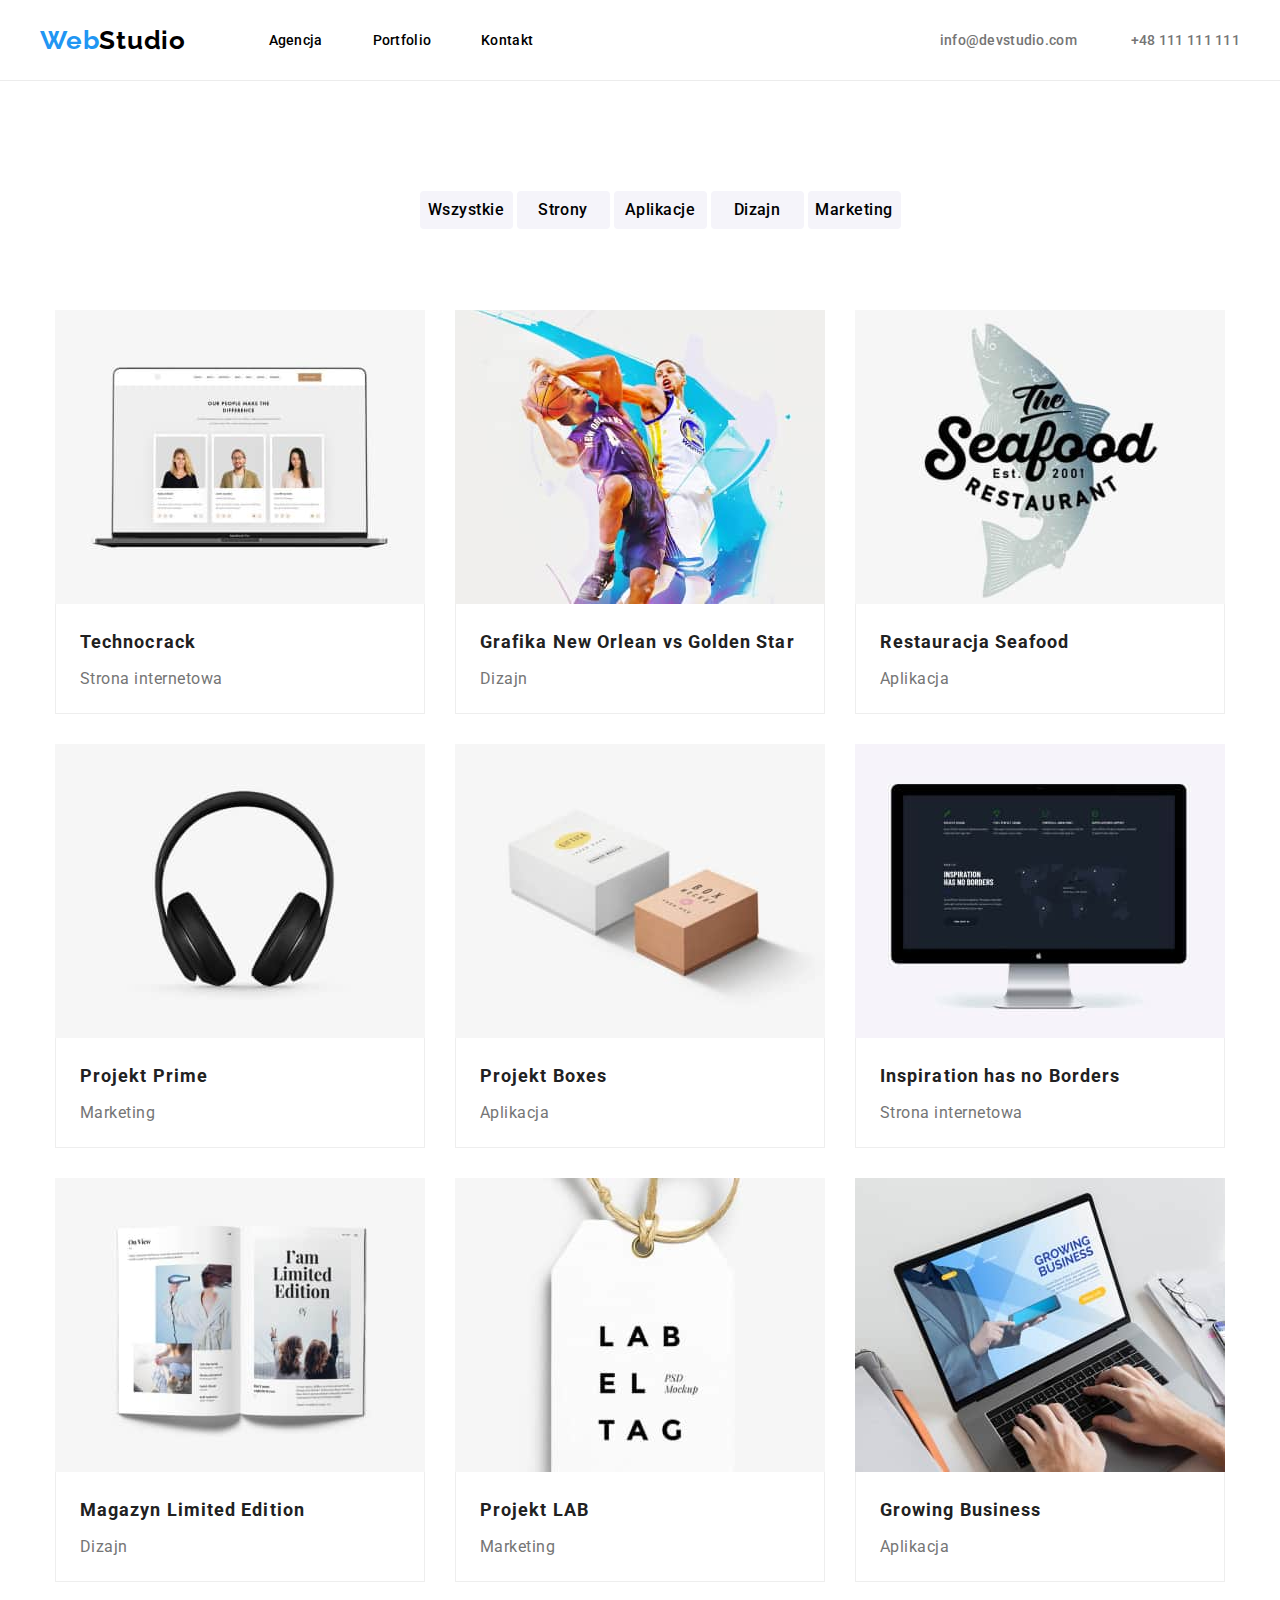
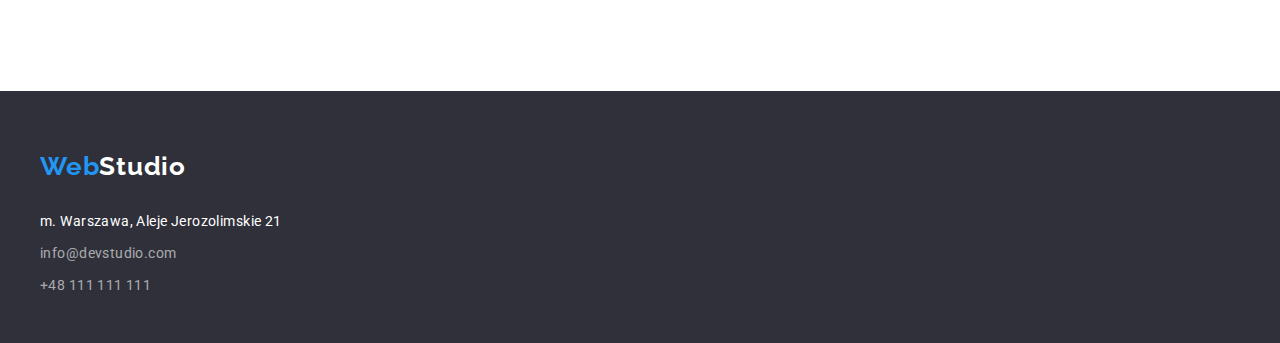
==== portfolio.html @ 1775fa4b "up!" ====
<!DOCTYPE html>
<html lang="pl">
  <head>
    <meta charset="UTF-8" />
    <meta http-equiv="X-UA-Compatible" content="IE=edge" />
    <meta name="viewport" content="width=device-width, initial-scale=1.0" />
    <title>WebStudio</title>
    <link rel="stylesheet" href="https://cdnjs.cloudflare.com/ajax/libs/modern-normalize/1.0.0/modern-normalize.min.css" />
    <link rel="stylesheet" href="css/styles.css" />
  </head>
  <body>
    <header>
      <section id="nav">
        <div class="container">
          <div class="nav">
            <h2 class="logo">
              <a href="index.html"><span>Web</span>Studio</a>
            </h2>
            <nav class="navMenu">
              <ul class="menu">
                <li><a href="index.html">Agencja</a></li>
                <li><a href="portfolio.html">Portfolio</a></li>
                <li><a href="#">Kontakt</a></li>
              </ul>
            </nav>
            <ul class="contact">
              <li><a href="mailto:info@devstudio.com">info@devstudio.com</a></li>
              <li><a href="tel:+48111111111">+48 111 111 111</a></li>
            </ul>
          </div>
        </div>
      </section>
    </header>
    <main class="content">
      <div class="portfolio section">
        <div class="container">
          <div class="filterBar">
            <ul class="items">
              <li class="item"><input type="button" value="Wszystkie" /></li>
              <li class="item"><input type="button" value="Strony" /></li>
              <li class="item"><input type="button" value="Aplikacje" /></li>
              <li class="item"><input type="button" value="Dizajn" /></li>
              <li class="item"><input type="button" value="Marketing" /></li>
            </ul>
          </div>
          <div class="projects">
            <figure class="photo">
              <img src="images/img_Technocrack.jpg" alt="" width="370" height="294" />
              <figcaption>
                <p class="name">Technocrack</p>
                <p class="type">Strona internetowa</p>
              </figcaption>
            </figure>
            <figure class="photo">
              <img src="images/img_Grafika_New_Orlean.jpg" alt="" width="370" height="294" />
              <figcaption>
                <p class="name">Grafika New Orlean vs Golden Star</p>
                <p class="type">Dizajn</p>
              </figcaption>
            </figure>
            <figure class="photo">
              <img src="images/img_Restauracja_Seafood.jpg" alt="" width="370" height="294" />
              <figcaption>
                <p class="name">Restauracja Seafood</p>
                <p class="type">Aplikacja</p>
              </figcaption>
            </figure>
            <figure class="photo">
              <img src="images/img_Projekt_Prime.jpg" alt="" width="370" height="294" />
              <figcaption>
                <p class="name">Projekt Prime</p>
                <p class="type">Marketing</p>
              </figcaption>
            </figure>
            <figure class="photo">
              <img src="images/img_Projekt_Boxes.jpg" alt="" width="370" height="294" />
              <figcaption>
                <p class="name">Projekt Boxes</p>
                <p class="type">Aplikacja</p>
              </figcaption>
            </figure>
            <figure class="photo">
              <img src="images/img_Inspiration_has_no_Borders.jpg" alt="" width="370" height="294" />
              <figcaption>
                <p class="name">Inspiration has no Borders</p>
                <p class="type">Strona internetowa</p>
              </figcaption>
            </figure>
            <figure class="photo">
              <img src="images/img_Magazyn_Limited_Edition.jpg" alt="" width="370" height="294" />
              <figcaption>
                <p class="name">Magazyn Limited Edition</p>
                <p class="type">Dizajn</p>
              </figcaption>
            </figure>
            <figure class="photo">
              <img src="images/img_Projekt_LAB.jpg" alt="" width="370" height="294" />
              <figcaption>
                <p class="name">Projekt LAB</p>
                <p class="type">Marketing</p>
              </figcaption>
            </figure>
            <figure class="photo">
              <img class="card-image" src="images/img_Growing_Business.jpg" alt="" width="370" height="294" />
              <figcaption>
                <p class="name">Growing Business</p>
                <p class="type">Aplikacja</p>
              </figcaption>
            </figure>
          </div>
        </div>
      </div>
    </main>
    <footer>
      <div class="container footerContent">
        <div class="contact">
          <h2 class="logo">
            <a href="index.html"><span>Web</span>Studio</a>
          </h2>
          <address>
            <ul class="items">
              <li class="item">m. Warszawa, Aleje Jerozolimskie 21</li>
              <li class="item">info@devstudio.com</li>
              <li class="item">+48 111 111 111</li>
            </ul>
          </address>
        </div>
      </div>
    </footer>
  </body>
</html>
---- css/styles.css ----
@import url("https://fonts.googleapis.com/css2?family=Raleway:wght@700&family=Roboto:wght@400;500;700;900&display=swap");

*,
*::before,
*::after {
  box-sizing: border-box;
}

:root {
  --MainFontColor: #000;
  --secColor: #2196f3;
  --contactColor: #757575;
  --mottoColor: #fff;
  --bgColor: #2f303a;
}

body {
  color: var(--bgColor);
  margin: 0px;
  padding: 0px;
  font-family: "Roboto", sans-serif;
}

.container {
  width: 1200px;
  margin: auto;
}

.section {
  padding: 94px 0;
}

header {
  border-bottom: 1px solid #ececec;
  width: 100%;
  margin: auto;
}

.navMenu {
}

header .nav {
  height: 80px;
  display: flex;
  justify-content: space-between;
  align-items: center;
}

header .logo {
  font-family: "Raleway", sans-serif;
  font-style: normal;
  font-weight: 700;
  font-size: 26px;
  line-height: 1.19;
  letter-spacing: 0.03em;
}

header .logo a {
  color: var(--MainFontColor);
  text-decoration: none;
}

header .logo span {
  color: var(--secColor);
}
/* navigation bar links */
header .menu {
  list-style-type: none;
  margin: 0px;
}

header .menu li {
  display: inline-block;
}
header .menu li:nth-child(1) {
  margin-right: 23px;
}

header .menu li:nth-child(2) {
  margin: 0 23px;
}

header .menu li:nth-child(3) {
  margin-left: 23px;
}

header .menu a {
  text-decoration: none;
  font-weight: 500;
  font-size: 14px;
  line-height: 1.14;
  letter-spacing: 0.02em;
  color: var(--MainFontColor);
}

header .menu a:hover,
header .menu a:focus {
  color: var(--secColor);
}

/* navigation bar contact */
header .contact {
  list-style: none;
  padding-left: 364px;
}
header .contact li {
  display: inline-block;
}

header .contact li:nth-child(2) {
  display: inline-block;
  padding-left: 50px;
}

header .contact a {
  text-decoration: none;
  font-weight: 500;
  font-size: 14px;
  line-height: 1.14;
  letter-spacing: 0.02em;
  color: var(--contactColor);
}

header .contact a:hover,
header .contact a:focus {
  color: var(--secColor);
}
/* header board */
header #slider {
  height: 600px;
  background: var(--bgColor);
  margin: auto;
}

header #slider .motto {
  font-weight: 900;
  font-size: 44px;
  line-height: 1.36;
  letter-spacing: 0.06em;
  width: 696px;
  text-transform: uppercase;
  color: var(--mottoColor);
  text-align: center;
  margin: auto;
  padding-top: 200px;
  padding-bottom: 40px;
}

header #slider button {
  width: 200px;
  height: 50px;
  border: none;
  background: var(--secColor);
  box-shadow: 0px 4px 4px rgba(0, 0, 0, 0.15);
  border-radius: 4px;
  font-weight: 700;
  font-size: 16px;
  line-height: 1.87;
  text-align: center;
  letter-spacing: 0.06em;
  border: none;
  color: var(--mottoColor);
  margin: auto;
  display: block;
  cursor: pointer;
}

.content {
  margin: auto;
}
.content #advantages {
  width: 100%;
  padding-top: 94px;
}
.content #advantages .items {
  list-style: none;
  display: flex;
  justify-content: center;
}
.content #advantages .item {
  display: inline-block;
  margin: 0 15px;
}
.content #advantages .item .box {
  width: 270px;
  height: 101px;
}

.content #advantages .title {
  font-weight: 700;
  font-size: 14px;
  line-height: 16px;
  letter-spacing: 0.03em;
  text-transform: uppercase;
  margin: 0;
  color: var(--bgColor);
}
.content #advantages .desc {
  margin-top: 10px;
  font-size: 14px;
  line-height: 1.71;
  letter-spacing: 0.03em;
  color: var(--contactColor);
}

.content #takeCare {
  width: 100%;
}

.content #takeCare h2 {
  font-weight: 700;
  font-size: 36px;
  line-height: 1.16;
  text-align: center;
  letter-spacing: 0.03em;
  margin: 0;
  padding-bottom: 50px;
  color: #212121;
}

.content #takeCare .items {
  display: inline-block;
  display: flex;
  justify-content: center;
}

.content #takeCare .item {
  display: inline-block;
  margin: 0 15px;
}

.content #team {
  background-color: #f5f4fa;
}

.content #team h2 {
  font-weight: 700;
  font-size: 36px;
  line-height: 1.16;
  text-align: center;
  letter-spacing: 0.03em;
  margin: 0;
  padding-bottom: 50px;
  color: #212121;
}

.content #team .items {
  display: inline-block;
  display: flex;
  justify-content: center;
}

.content #team .item {
  display: inline-block;
  margin: 0 15px;
}

.content #team .box {
  width: 270px;
  height: 368px;
  background: var(--mottoColor);
  box-shadow: 0px 1px 3px rgba(0, 0, 0, 0.12), 0px 1px 1px rgba(0, 0, 0, 0.14), 0px 2px 1px rgba(0, 0, 0, 0.2);
  border-radius: 0px 0px 4px 4px;
}

.content #team .name {
  font-weight: 500;
  font-size: 16px;
  line-height: 1.18;
  text-align: center;
  letter-spacing: 0.03em;

  color: #212121;
}
.content #team .workplace {
  font-size: 16px;
  line-height: 1.18;
  text-align: center;
  letter-spacing: 0.03em;

  color: var(--contactColor);
}

.content .portfolio {
  width: 100%;
}

.content .filterBar {
  display: flex;
  justify-content: center;
  align-items: center;
  padding-bottom: 50px;
}

.content .filterBar .items {
  list-style: none;
}
.content .filterBar .item {
  display: inline-block;
}

.content .filterBar input[type="button"] {
  font-family: "Roboto";
  font-style: normal;
  font-weight: 500;
  font-size: 16px;
  line-height: 1.6;
  text-align: center;
  letter-spacing: 0.03em;
  width: 93px;
  height: 38px;
  background: #f5f4fa;
  border-radius: 4px;
  border: 0px;
  cursor: pointer;
}

.content .filterBar input[type="button"]:hover,
.content .filterBar input[type="button"]:focus {
  width: 93px;
  height: 38px;
  background: var(--secColor);
  color: var(--mottoColor);
  border-radius: 4px;
}

.content .projects {
  display: flex;
  flex-wrap: wrap;
}

.content .projects .photo {
  width: 370px;
  height: 404px;
  background: var(--mottoColor);
  border: 1px solid #eeeeee;
  border: none;
  margin: 15px 15px;
}

.content .photo figcaption {
  border-left: 1px solid #eeeeee;
  border-bottom: 1px solid #eeeeee;
  border-right: 1px solid #eeeeee;
  height: 110px;
  padding: 0;
  margin: 0;
}

.content .photo img {
  display: block;
}

.content .projects .name {
  font-weight: 700;
  font-size: 18px;
  line-height: 2;
  margin: 0;
  letter-spacing: 0.06em;
  color: #212121;
  padding-left: 24px;
  padding-top: 20px;
}

.content .projects .type {
  font-size: 16px;
  line-height: 1.87;
  margin: 0;
  letter-spacing: 0.03em;
  color: var(--contactColor);
  padding-left: 24px;
  padding-top: 4px;
}

/* Footer styles */
footer {
  background-color: #2f303a;
  height: 252px;
  margin: auto;
}

.footerContent {
  display: flex;
  justify-content: start;
  align-items: left;
}

footer .logo {
  font-family: "Raleway", sans-serif;
  font-style: normal;
  font-weight: 700;
  font-size: 26px;
  line-height: 1.19;
  letter-spacing: 0.03em;
  color: var(--mottoColor);
  padding-top: 60px;
  padding-bottom: 20px;
  margin: 0;
}

footer .logo a {
  text-decoration: none;
  color: var(--mottoColor);
}

footer .logo span {
  color: var(--secColor);
}

footer address .items {
  list-style: none;
  font-style: normal;
  margin: 0;
  padding: 0;
}

footer address .item:first-child {
  font-size: 14px;
  line-height: 1.71;
  letter-spacing: 0.03em;
  color: var(--mottoColor);
}

footer address .item {
  font-size: 14px;
  line-height: 1.71;
  letter-spacing: 0.03em;
  color: rgba(255, 255, 255, 0.6);
  margin-top: 8px;
}
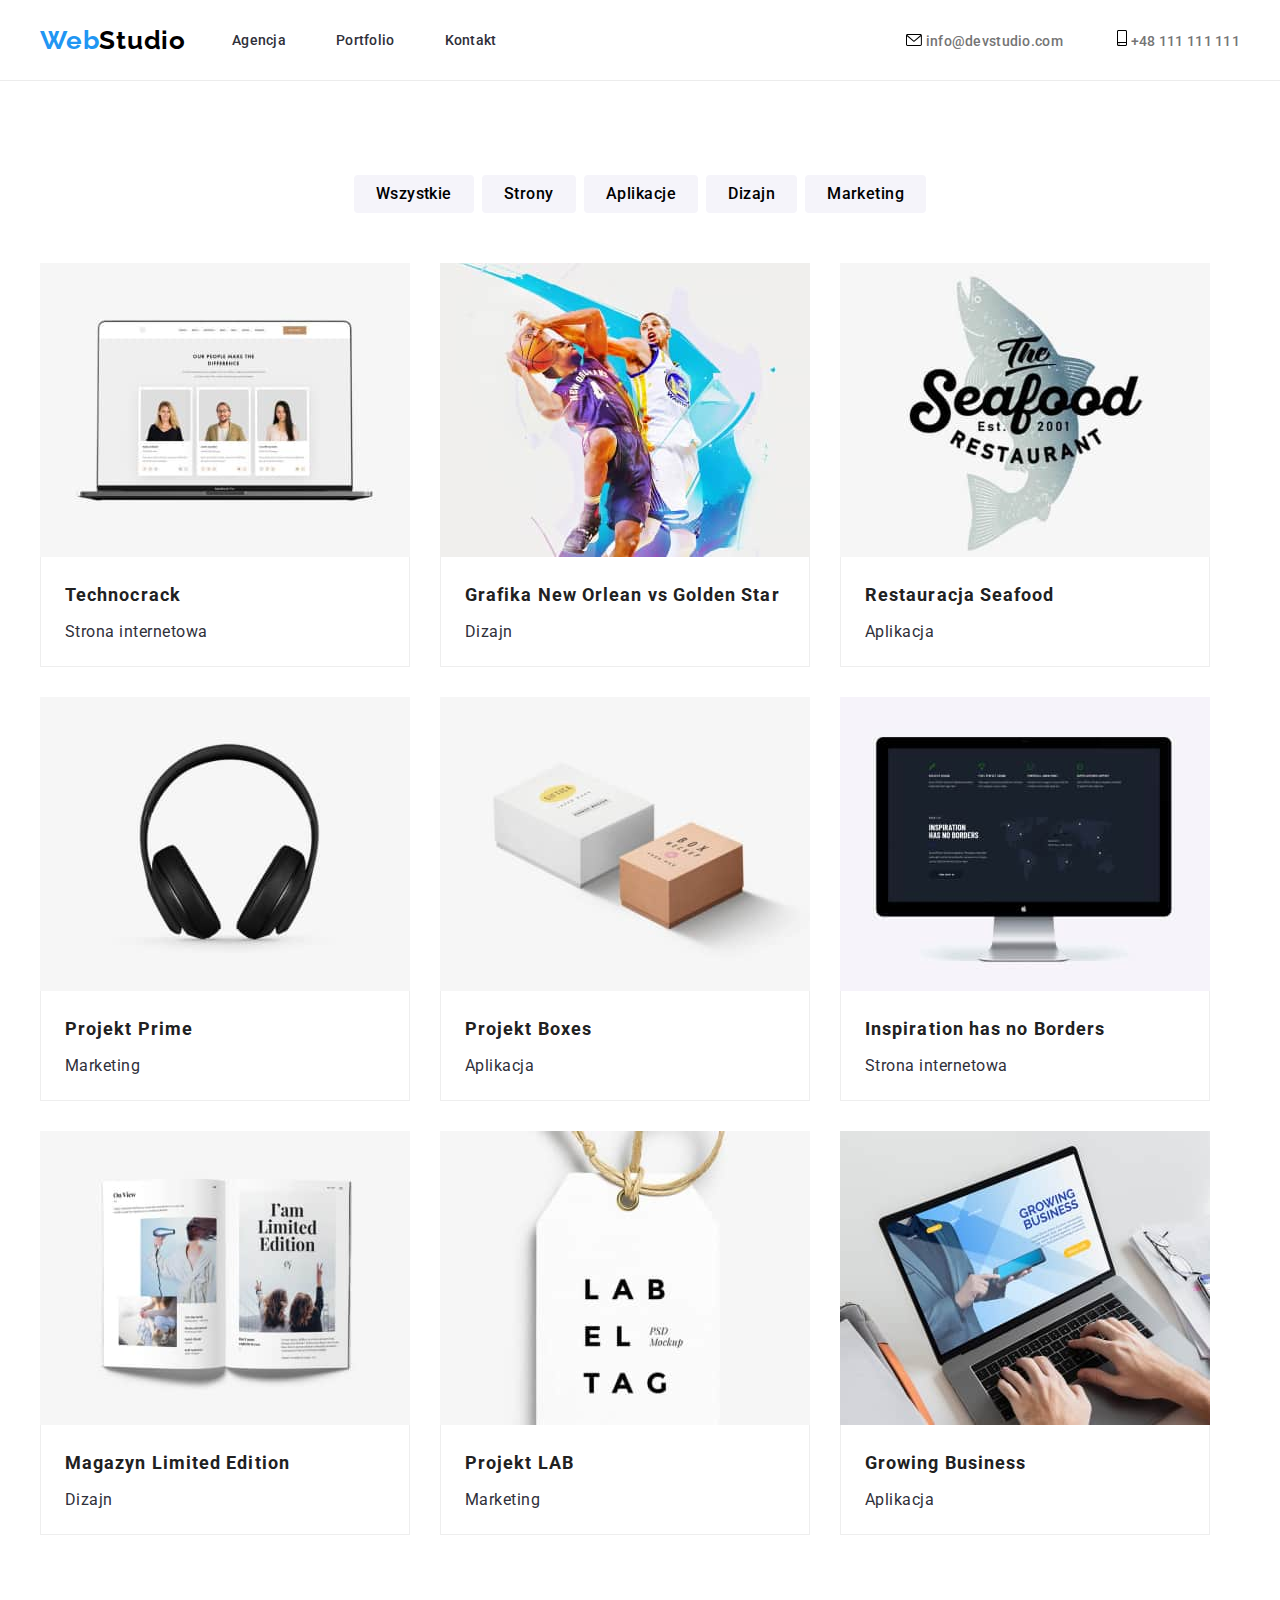
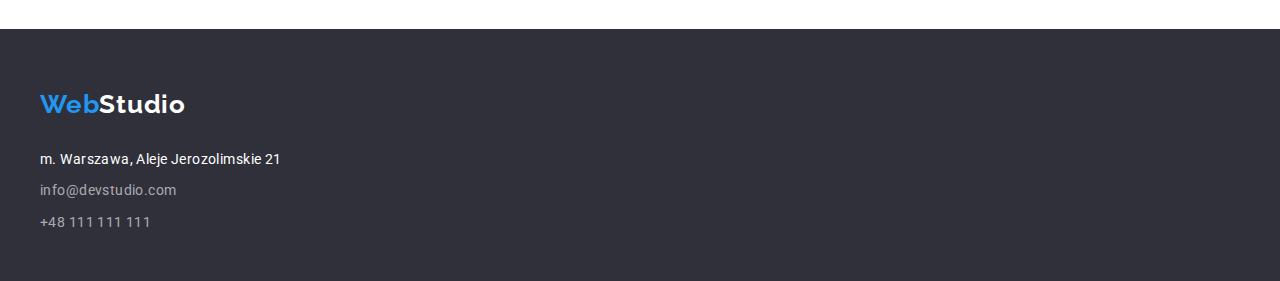
==== commit 56111284: "fix" ====
--- a/portfolio.html
+++ b/portfolio.html
@@ -6,10 +6,10 @@
     <meta name="viewport" content="width=device-width, initial-scale=1.0" />
     <title>WebStudio</title>
     <link rel="stylesheet" href="https://cdnjs.cloudflare.com/ajax/libs/modern-normalize/1.0.0/modern-normalize.min.css" />
-    <link rel="stylesheet" href="css/styles.css" />
+    <link rel="stylesheet" href="sass/main.css" />
   </head>
   <body>
-    <header>
+    <header class="page-header">
       <section id="nav">
         <div class="container">
           <div class="nav">
@@ -24,8 +24,20 @@
               </ul>
             </nav>
             <ul class="contact">
-              <li><a href="mailto:info@devstudio.com">info@devstudio.com</a></li>
-              <li><a href="tel:+48111111111">+48 111 111 111</a></li>
+              <li>
+                <a href="mailto:info@devstudio.com">
+                  <svg width="16" height="12" viewbox="0 0 16 12">
+                    <use href="images/symbol-defs.svg#icon-mail"></use>
+                  </svg>
+                  info@devstudio.com
+                </a>
+              </li>
+              <li>
+                <svg width="10" height="16" viewbox="0 0 10 16">
+                  <use href="images/symbol-defs.svg#icon-phone"></use>
+                </svg>
+                <a href="tel:+48111111111">+48 111 111 111</a>
+              </li>
             </ul>
           </div>
         </div>
@@ -36,88 +48,108 @@
         <div class="container">
           <div class="filterBar">
             <ul class="items">
-              <li class="item"><input type="button" value="Wszystkie" /></li>
-              <li class="item"><input type="button" value="Strony" /></li>
-              <li class="item"><input type="button" value="Aplikacje" /></li>
-              <li class="item"><input type="button" value="Dizajn" /></li>
-              <li class="item"><input type="button" value="Marketing" /></li>
+              <li class="item"><button type="button">Wszystkie</button></li>
+              <li class="item"><button type="button">Strony</button></li>
+              <li class="item"><button type="button">Aplikacje</button></li>
+              <li class="item"><button type="button">Dizajn</button></li>
+              <li class="item"><button type="button">Marketing</button></li>
             </ul>
           </div>
           <div class="projects">
-            <figure class="photo">
-              <img src="images/img_Technocrack.jpg" alt="" width="370" height="294" />
-              <figcaption>
-                <p class="name">Technocrack</p>
-                <p class="type">Strona internetowa</p>
-              </figcaption>
-            </figure>
-            <figure class="photo">
-              <img src="images/img_Grafika_New_Orlean.jpg" alt="" width="370" height="294" />
-              <figcaption>
-                <p class="name">Grafika New Orlean vs Golden Star</p>
-                <p class="type">Dizajn</p>
-              </figcaption>
-            </figure>
-            <figure class="photo">
-              <img src="images/img_Restauracja_Seafood.jpg" alt="" width="370" height="294" />
-              <figcaption>
-                <p class="name">Restauracja Seafood</p>
-                <p class="type">Aplikacja</p>
-              </figcaption>
-            </figure>
-            <figure class="photo">
-              <img src="images/img_Projekt_Prime.jpg" alt="" width="370" height="294" />
-              <figcaption>
-                <p class="name">Projekt Prime</p>
-                <p class="type">Marketing</p>
-              </figcaption>
-            </figure>
-            <figure class="photo">
-              <img src="images/img_Projekt_Boxes.jpg" alt="" width="370" height="294" />
-              <figcaption>
-                <p class="name">Projekt Boxes</p>
-                <p class="type">Aplikacja</p>
-              </figcaption>
-            </figure>
-            <figure class="photo">
-              <img src="images/img_Inspiration_has_no_Borders.jpg" alt="" width="370" height="294" />
-              <figcaption>
-                <p class="name">Inspiration has no Borders</p>
-                <p class="type">Strona internetowa</p>
-              </figcaption>
-            </figure>
-            <figure class="photo">
-              <img src="images/img_Magazyn_Limited_Edition.jpg" alt="" width="370" height="294" />
-              <figcaption>
-                <p class="name">Magazyn Limited Edition</p>
-                <p class="type">Dizajn</p>
-              </figcaption>
-            </figure>
-            <figure class="photo">
-              <img src="images/img_Projekt_LAB.jpg" alt="" width="370" height="294" />
-              <figcaption>
-                <p class="name">Projekt LAB</p>
-                <p class="type">Marketing</p>
-              </figcaption>
-            </figure>
-            <figure class="photo">
-              <img class="card-image" src="images/img_Growing_Business.jpg" alt="" width="370" height="294" />
-              <figcaption>
-                <p class="name">Growing Business</p>
-                <p class="type">Aplikacja</p>
-              </figcaption>
-            </figure>
+            <ul class="items">
+              <li class="item">
+                <figure class="photo">
+                  <img src="images/img_Technocrack.jpg" alt="" width="370" height="294" />
+                  <figcaption>
+                    <p class="name">Technocrack</p>
+                    <p class="type">Strona internetowa</p>
+                  </figcaption>
+                </figure>
+              </li>
+              <li class="item">
+                <figure class="photo">
+                  <img src="images/img_Grafika_New_Orlean.jpg" alt="" width="370" height="294" />
+                  <figcaption>
+                    <p class="name">Grafika New Orlean vs Golden Star</p>
+                    <p class="type">Dizajn</p>
+                  </figcaption>
+                </figure>
+              </li>
+              <li class="item">
+                <figure class="photo">
+                  <img src="images/img_Restauracja_Seafood.jpg" alt="" width="370" height="294" />
+                  <figcaption>
+                    <p class="name">Restauracja Seafood</p>
+                    <p class="type">Aplikacja</p>
+                  </figcaption>
+                </figure>
+              </li>
+              <li class="item">
+                <figure class="photo">
+                  <img src="images/img_Projekt_Prime.jpg" alt="" width="370" height="294" />
+                  <figcaption>
+                    <p class="name">Projekt Prime</p>
+                    <p class="type">Marketing</p>
+                  </figcaption>
+                </figure>
+              </li>
+              <li class="item">
+                <figure class="photo">
+                  <img src="images/img_Projekt_Boxes.jpg" alt="" width="370" height="294" />
+                  <figcaption>
+                    <p class="name">Projekt Boxes</p>
+                    <p class="type">Aplikacja</p>
+                  </figcaption>
+                </figure>
+              </li>
+              <li class="item">
+                <figure class="photo">
+                  <img src="images/img_Inspiration_has_no_Borders.jpg" alt="" width="370" height="294" />
+                  <figcaption>
+                    <p class="name">Inspiration has no Borders</p>
+                    <p class="type">Strona internetowa</p>
+                  </figcaption>
+                </figure>
+              </li>
+              <li class="item">
+                <figure class="photo">
+                  <img src="images/img_Magazyn_Limited_Edition.jpg" alt="" width="370" height="294" />
+                  <figcaption>
+                    <p class="name">Magazyn Limited Edition</p>
+                    <p class="type">Dizajn</p>
+                  </figcaption>
+                </figure>
+              </li>
+              <li class="item">
+                <figure class="photo">
+                  <img src="images/img_Projekt_LAB.jpg" alt="" width="370" height="294" />
+                  <figcaption>
+                    <p class="name">Projekt LAB</p>
+                    <p class="type">Marketing</p>
+                  </figcaption>
+                </figure>
+              </li>
+              <li class="item">
+                <figure class="photo">
+                  <img class="card-image" src="images/img_Growing_Business.jpg" alt="" width="370" height="294" />
+                  <figcaption>
+                    <p class="name">Growing Business</p>
+                    <p class="type">Aplikacja</p>
+                  </figcaption>
+                </figure>
+              </li>
+            </ul>
           </div>
         </div>
       </div>
     </main>
-    <footer>
+    <footer class="footer">
       <div class="container footerContent">
         <div class="contact">
           <h2 class="logo">
             <a href="index.html"><span>Web</span>Studio</a>
           </h2>
-          <address>
+          <address class="address">
             <ul class="items">
               <li class="item">m. Warszawa, Aleje Jerozolimskie 21</li>
               <li class="item">info@devstudio.com</li>
--- a/sass/main.css
+++ b/sass/main.css
@@ -0,0 +1,524 @@
+@import url("https://fonts.googleapis.com/css2?family=Raleway:wght@700&family=Roboto:wght@400;500;700;900&display=swap");
+.page-header {
+  border-bottom: 1px solid #ececec;
+  width: 100%;
+}
+.page-header .nav {
+  height: 80px;
+  display: flex;
+  justify-content: space-between;
+  align-items: center;
+}
+.page-header .nav .logo {
+  font-family: "Raleway", sans-serif;
+  font-style: normal;
+  font-weight: 700;
+  font-size: 26px;
+  line-height: 1.19;
+  letter-spacing: 0.03em;
+}
+.page-header .nav .logo a {
+  color: #000;
+  text-decoration: none;
+}
+.page-header .nav .logo a:hover, .page-header .nav .logo a:focus {
+  color: #000;
+}
+.page-header .nav .logo a span {
+  color: #2196f3;
+}
+.page-header .nav .menu {
+  list-style-type: none;
+  margin: 0px;
+}
+.page-header .nav .menu li {
+  display: inline-block;
+}
+.page-header .nav .menu li:not(:last-child) {
+  margin-right: 46px;
+}
+.page-header .nav .menu li a {
+  text-decoration: none;
+  font-weight: 500;
+  font-size: 14px;
+  line-height: 1.14;
+  letter-spacing: 0.02em;
+  color: var(--MainFontColor);
+}
+.page-header .nav .menu li a:hover, .page-header .nav .menu li a:focus {
+  color: #2196f3;
+}
+.page-header .nav .contact {
+  list-style: none;
+  padding-left: 364px;
+}
+.page-header .nav .contact li {
+  display: inline-block;
+}
+.page-header .nav .contact li:last-child {
+  padding-left: 50px;
+}
+.page-header .nav .contact a {
+  text-decoration: none;
+  font-weight: 500;
+  font-size: 14px;
+  line-height: 1.14;
+  letter-spacing: 0.02em;
+  color: #757575;
+}
+.page-header .nav .contact a:hover,
+.page-header .nav .contact a:focus {
+  color: #2196f3;
+}
+
+* {
+  box-sizing: border-box;
+}
+
+ul {
+  margin: 0;
+  padding: 0;
+}
+
+body {
+  color: #2f303a;
+  margin: 0px;
+  padding: 0px;
+  font-family: "Roboto", sans-serif;
+}
+
+.container {
+  width: 1200px;
+  margin: auto;
+}
+
+.section {
+  padding: 94px 0;
+}
+
+.content .slider {
+  position: relative;
+  height: 600px;
+  z-index: 3;
+  background: #2f303a;
+}
+.content .slider:after {
+  content: "";
+  background: rgba(47, 48, 58, 0.4);
+  display: block;
+  width: 100%;
+  height: 100%;
+  position: absolute;
+  top: 0;
+  left: 0;
+}
+.content .slider > * {
+  position: relative;
+  z-index: 10;
+}
+.content .slider .motto {
+  font-weight: 900;
+  font-size: 44px;
+  line-height: 1.36;
+  letter-spacing: 0.06em;
+  width: 696px;
+  text-transform: uppercase;
+  color: #fff;
+  text-align: center;
+  margin: auto;
+  padding-top: 200px;
+  padding-bottom: 40px;
+}
+.content .slider button {
+  width: 200px;
+  height: 50px;
+  border: none;
+  background: #2196f3;
+  box-shadow: 0px 4px 4px rgba(0, 0, 0, 0.15);
+  border-radius: 4px;
+  font-weight: 700;
+  font-size: 16px;
+  line-height: 1.87;
+  text-align: center;
+  letter-spacing: 0.06em;
+  border: none;
+  color: #fff;
+  margin: auto;
+  display: block;
+  cursor: pointer;
+}
+.content .advantages {
+  width: 100%;
+  padding-top: 94px;
+}
+.content .advantages .items {
+  list-style: none;
+}
+.content .advantages .item {
+  display: inline-block;
+}
+.content .advantages .item:not(:last-child) {
+  margin-right: 30px;
+}
+.content .advantages .item .box {
+  width: 270px;
+}
+.content .advantages .item .iconBox {
+  width: 270px;
+  height: 120px;
+  background: #f5f4fa;
+  border-radius: 4px;
+  margin-bottom: 30px;
+  display: flex;
+  justify-content: center;
+  align-items: center;
+}
+.content .advantages .item .title {
+  font-weight: 700;
+  font-size: 14px;
+  line-height: 16px;
+  letter-spacing: 0.03em;
+  text-transform: uppercase;
+  margin: 0;
+  color: #2f303a;
+}
+.content .advantages .item .desc {
+  margin-top: 10px;
+  font-size: 14px;
+  line-height: 1.71;
+  letter-spacing: 0.03em;
+  color: #757575;
+}
+.content .takeCare {
+  width: 100%;
+}
+.content .takeCare h2 {
+  font-weight: 700;
+  font-size: 36px;
+  line-height: 1.16;
+  text-align: center;
+  letter-spacing: 0.03em;
+  margin: 0;
+  padding-bottom: 50px;
+  color: #212121;
+}
+.content .takeCare .items {
+  display: inline-block;
+  display: flex;
+  justify-content: center;
+}
+.content .takeCare .items .item {
+  display: inline-block;
+  margin: 0 15px;
+}
+.content .team {
+  background-color: #f5f4fa;
+  width: 100%;
+}
+.content .team h2 {
+  font-weight: 700;
+  font-size: 36px;
+  line-height: 1.16;
+  text-align: center;
+  letter-spacing: 0.03em;
+  margin: 0;
+  padding-bottom: 50px;
+  color: #212121;
+}
+.content .team .items {
+  margin: 0;
+  padding: 0;
+  display: flex;
+  justify-content: center;
+  gap: 30px;
+}
+.content .team .items .item {
+  list-style: none;
+}
+.content .team .box {
+  width: 270px;
+  background: #fff;
+  box-shadow: 0px 1px 3px rgba(0, 0, 0, 0.12), 0px 1px 1px rgba(0, 0, 0, 0.14), 0px 2px 1px rgba(0, 0, 0, 0.2);
+  border-radius: 0px 0px 4px 4px;
+}
+.content .team .name {
+  font-weight: 500;
+  font-size: 16px;
+  line-height: 1.18;
+  text-align: center;
+  letter-spacing: 0.03em;
+  color: #212121;
+}
+.content .team .workplace {
+  font-size: 16px;
+  line-height: 1.18;
+  text-align: center;
+  letter-spacing: 0.03em;
+  color: #757575;
+  padding-bottom: 15px;
+}
+.content .team .socialMedia {
+  padding-bottom: 30px;
+}
+.content .team .socialMedia .items {
+  list-style: none;
+  margin: 0;
+  padding: 0;
+}
+.content .team .socialMedia .items .item {
+  width: 40px;
+  height: 40px;
+  margin: 0 10px;
+  display: inline-flex;
+  justify-content: center;
+  align-items: center;
+  fill: #afb1b8;
+}
+.content .team .socialMedia .items .item:hover {
+  background: rgba(255, 255, 255, 0.1);
+  border-radius: 20px;
+  background: #2196f3;
+  fill: #fff;
+}
+.content .team .socialMedia .items .icon {
+  width: 20px;
+  height: 20px;
+}
+.content .ourClients {
+  width: 100%;
+}
+.content .ourClients h2 {
+  font-weight: 700;
+  font-size: 36px;
+  line-height: 1.16;
+  text-align: center;
+  letter-spacing: 0.03em;
+  margin: 0;
+  padding-bottom: 50px;
+  color: #212121;
+}
+.content .ourClients .items {
+  list-style: none;
+  margin: 0;
+  padding: 0;
+  display: flex;
+  justify-content: center;
+  align-items: center;
+}
+.content .ourClients .items .item {
+  border: 1px solid #afb1b8;
+  border-radius: 4px;
+  width: 170px;
+  height: 92px;
+  display: flex;
+  justify-content: center;
+  align-items: center;
+  fill: #afb1b8;
+}
+.content .ourClients .items .item:hover {
+  border: 1px solid #2196f3;
+  fill: #2196f3;
+  transition: cubic-bezier(0.4, 0, 0.2, 1) 250ms;
+}
+.content .ourClients .items .item:not(:last-child) {
+  margin: 0 15px;
+}
+.content .portfolio {
+  width: 100%;
+}
+.content .portfolio .filterBar {
+  padding-bottom: 50px;
+}
+.content .portfolio .filterBar .items {
+  display: flex;
+  justify-content: center;
+  align-items: center;
+  gap: 8px;
+}
+.content .portfolio .filterBar .items .item {
+  list-style: none;
+  display: inline-block;
+}
+.content .portfolio .filterBar .items .item button[type=button] {
+  font-weight: 500;
+  font-size: 16px;
+  line-height: 1.6;
+  text-align: center;
+  letter-spacing: 0.03em;
+  background: #f5f4fa;
+  border-radius: 4px;
+  border: 0px;
+  padding: 6px 22px;
+  cursor: pointer;
+}
+.content .portfolio .filterBar .items .item button[type=button]:hover, .content .portfolio .filterBar .items .item button[type=button]:focus {
+  background: #2196f3;
+  color: #fff;
+}
+.content .portfolio .projects .items {
+  display: flex;
+  flex-wrap: wrap;
+  gap: 30px;
+}
+.content .portfolio .projects .items .item {
+  list-style: none;
+  flex-basis: calc((100% - 90px) / 3);
+  margin: 0;
+  padding: 0;
+}
+.content .portfolio .projects .items .item .photo {
+  position: relative;
+  width: 370px;
+  height: 404px;
+  background: var(--mottoColor);
+  border: 1px solid #eeeeee;
+  border: none;
+  margin: 0;
+  overflow: hidden;
+}
+.content .portfolio .projects .items .item .photo:hover .overlay {
+  transform: translatex(0);
+}
+.content .portfolio .projects .items .item .photo .overlay {
+  position: absolute;
+  top: 0;
+  left: 0;
+  width: 100%;
+  height: 100%;
+  background: rgba(33, 150, 243, 0.9);
+  transform: translatey(100%);
+  transition: transform 250ms ease;
+}
+.content .portfolio .projects .items .item .photo .overlay > p {
+  color: #fff;
+  font-size: 18px;
+  line-height: 1.56;
+  letter-spacing: 0.03em;
+  padding-top: 49px;
+  padding-left: 24px;
+}
+.content .portfolio .projects .items .item .photo figcaption {
+  position: relative;
+  border-left: 1px solid #eeeeee;
+  border-bottom: 1px solid #eeeeee;
+  border-right: 1px solid #eeeeee;
+  background-color: #fff;
+  height: 110px;
+  padding: 0;
+  margin: 0;
+  overflow: hidden;
+}
+.content .portfolio .projects .items .item .photo img {
+  display: block;
+}
+.content .portfolio .projects .items .item .name {
+  font-weight: 700;
+  font-size: 18px;
+  line-height: 2;
+  margin: 0;
+  letter-spacing: 0.06em;
+  color: #212121;
+  padding-left: 24px;
+  padding-top: 20px;
+}
+.content .portfolio .projects .items .item .type {
+  font-size: 16px;
+  line-height: 1.87;
+  margin: 0;
+  letter-spacing: 0.03em;
+  color: var(--contactColor);
+  padding-left: 24px;
+  padding-top: 4px;
+}
+
+.footer {
+  background-color: #2f303a;
+  height: 252px;
+  margin: auto;
+}
+.footer .footerContent {
+  display: flex;
+  justify-content: start;
+  align-items: left;
+}
+.footer .footerContent .contact .logo {
+  font-family: "Raleway", sans-serif;
+  font-style: normal;
+  font-weight: 700;
+  font-size: 26px;
+  line-height: 1.19;
+  letter-spacing: 0.03em;
+  color: #fff;
+  padding-top: 60px;
+  padding-bottom: 20px;
+  margin: 0;
+}
+.footer .footerContent .contact .logo a {
+  text-decoration: none;
+  color: #fff;
+}
+.footer .footerContent .contact .logo span {
+  color: #2196f3;
+}
+.footer .footerContent .contact .address {
+  font-style: normal;
+}
+.footer .footerContent .contact .address .items {
+  list-style: none;
+  font-style: normal;
+  margin: 0;
+  padding: 0;
+}
+.footer .footerContent .contact .address .items .item {
+  font-size: 14px;
+  line-height: 1.71;
+  letter-spacing: 0.03em;
+  color: rgba(255, 255, 255, 0.6);
+  margin-top: 8px;
+}
+.footer .footerContent .contact .address .items .item:first-child {
+  font-size: 14px;
+  line-height: 1.71;
+  letter-spacing: 0.03em;
+  color: #fff;
+}
+.footer .footerContent .socialMedia {
+  padding-top: 72px;
+  padding-left: 70px;
+}
+.footer .footerContent .socialMedia h5 {
+  font-weight: 700;
+  font-size: 14px;
+  line-height: 1.14;
+  letter-spacing: 0.03em;
+  text-transform: uppercase;
+  color: #ffffff;
+  margin: 0;
+  padding-bottom: 20px;
+}
+.footer .footerContent .socialMedia .items {
+  list-style: none;
+  margin: 0;
+  padding: 0;
+}
+.footer .footerContent .socialMedia .item {
+  background: rgba(255, 255, 255, 0.1);
+  border-radius: 20px;
+  width: 40px;
+  height: 40px;
+  margin: 0 10px;
+  display: inline-flex;
+  justify-content: center;
+  align-items: center;
+}
+.footer .footerContent .socialMedia .item a {
+  text-decoration: none;
+}
+.footer .footerContent .socialMedia .item:hover {
+  background: #2196f3;
+}
+.footer .footerContent .socialMedia .icon {
+  fill: #fff;
+  width: 20px;
+  height: 20px;
+}/*# sourceMappingURL=main.css.map */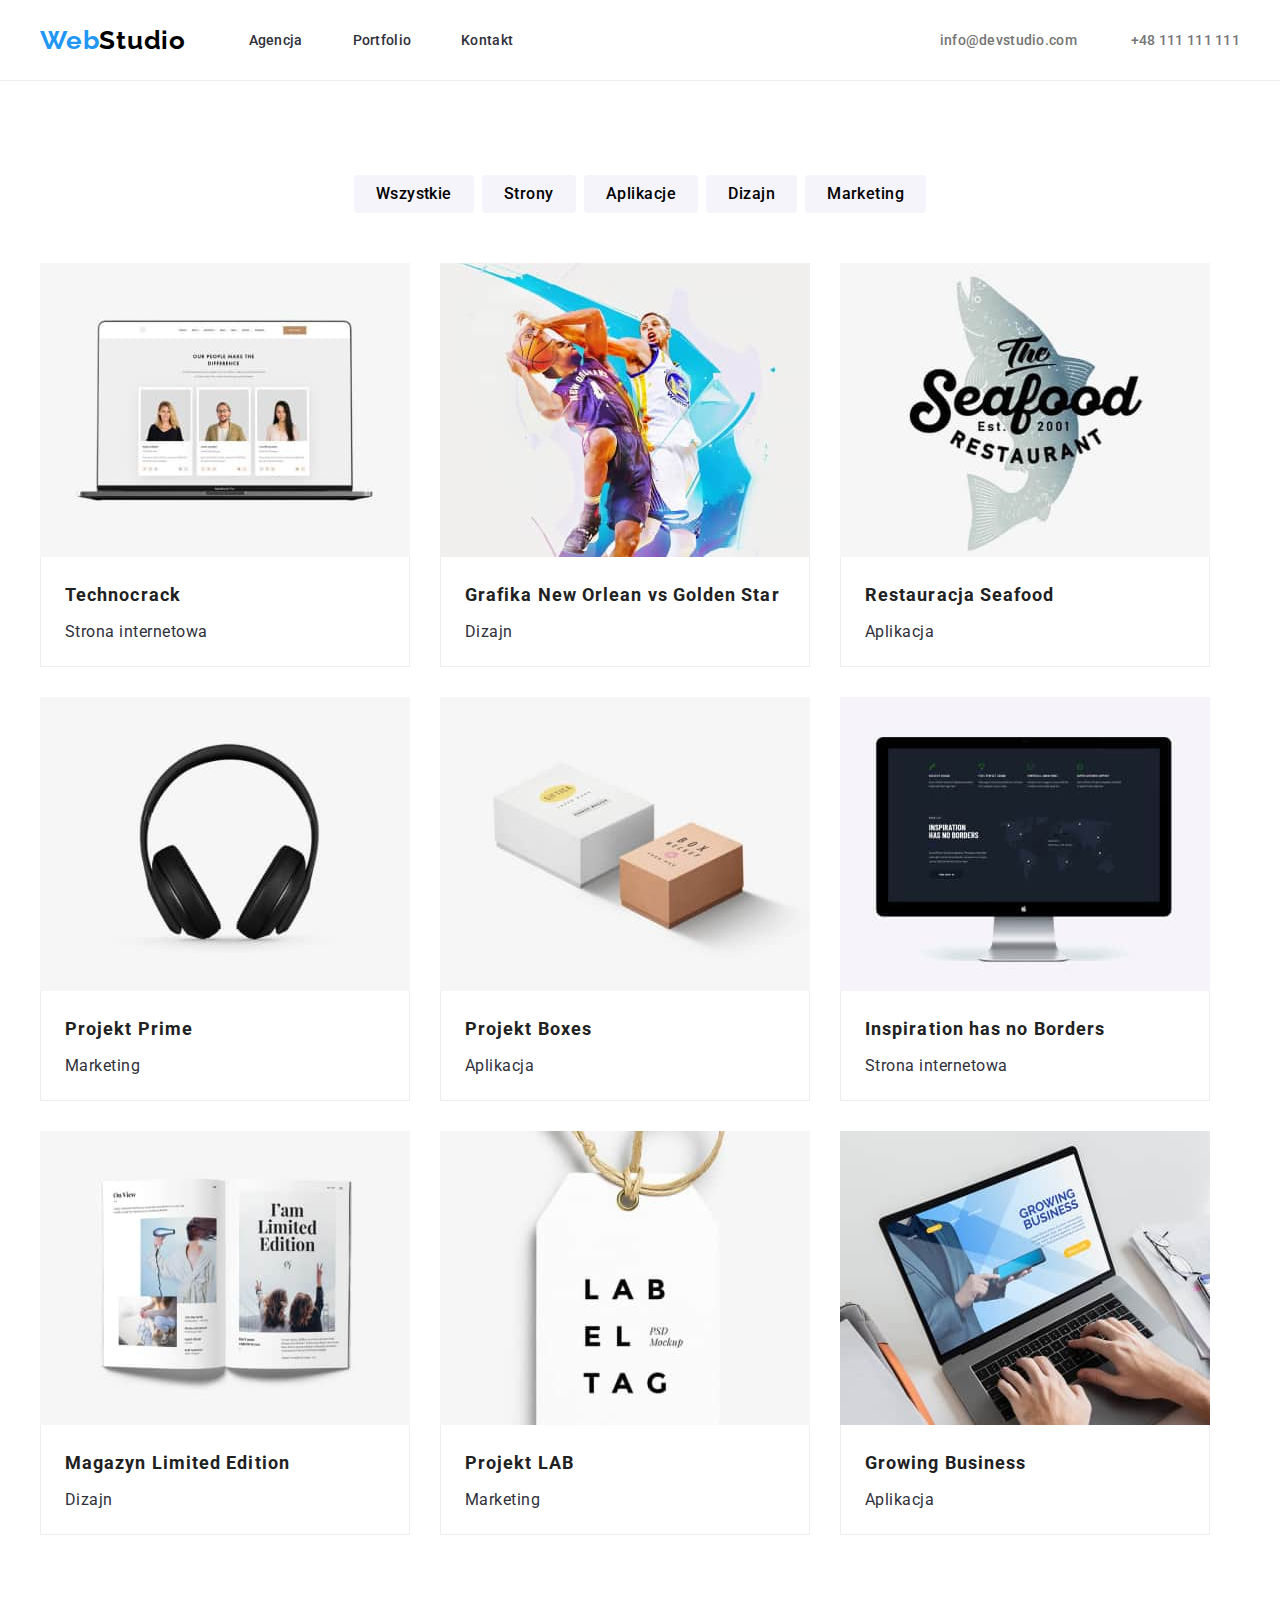
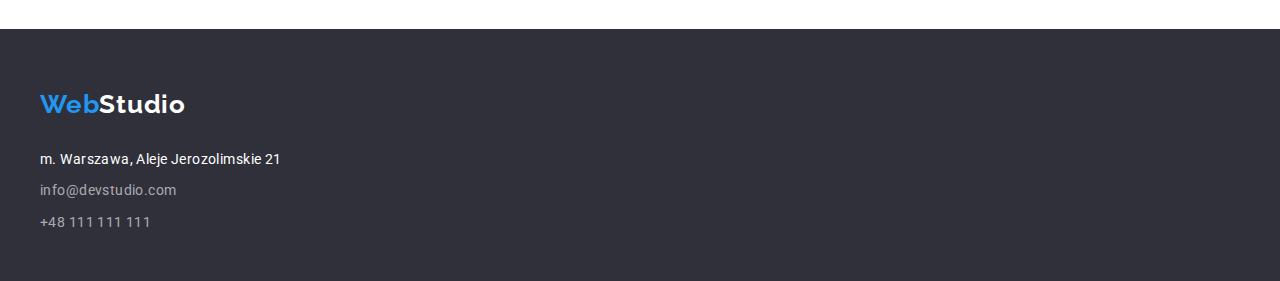
==== commit e5075b7a: "fix 0.2" ====
--- a/portfolio.html
+++ b/portfolio.html
@@ -25,17 +25,9 @@
             </nav>
             <ul class="contact">
               <li>
-                <a href="mailto:info@devstudio.com">
-                  <svg width="16" height="12" viewbox="0 0 16 12">
-                    <use href="images/symbol-defs.svg#icon-mail"></use>
-                  </svg>
-                  info@devstudio.com
-                </a>
+                <a href="mailto:info@devstudio.com"> info@devstudio.com </a>
               </li>
               <li>
-                <svg width="10" height="16" viewbox="0 0 10 16">
-                  <use href="images/symbol-defs.svg#icon-phone"></use>
-                </svg>
                 <a href="tel:+48111111111">+48 111 111 111</a>
               </li>
             </ul>
--- a/sass/main.css
+++ b/sass/main.css
@@ -94,6 +94,11 @@
 
 .section {
   padding: 94px 0;
+}
+
+ul {
+  margin: 0;
+  padding: 0;
 }
 
 .content .slider {
@@ -203,13 +208,12 @@
   color: #212121;
 }
 .content .takeCare .items {
-  display: inline-block;
-  display: flex;
-  justify-content: center;
+  display: flex;
+  justify-content: space-between;
+  gap: 30px;
 }
 .content .takeCare .items .item {
-  display: inline-block;
-  margin: 0 15px;
+  list-style: none;
 }
 .content .team {
   background-color: #f5f4fa;
@@ -229,7 +233,7 @@
   margin: 0;
   padding: 0;
   display: flex;
-  justify-content: center;
+  justify-content: space-between;
   gap: 30px;
 }
 .content .team .items .item {
@@ -354,6 +358,7 @@
 .content .portfolio .filterBar .items .item button[type=button]:hover, .content .portfolio .filterBar .items .item button[type=button]:focus {
   background: #2196f3;
   color: #fff;
+  box-shadow: 0px 3px 1px rgba(0, 0, 0, 0.1), 0px 1px 2px rgba(0, 0, 0, 0.08), 0px 2px 2px rgba(0, 0, 0, 0.12);
 }
 .content .portfolio .projects .items {
   display: flex;
